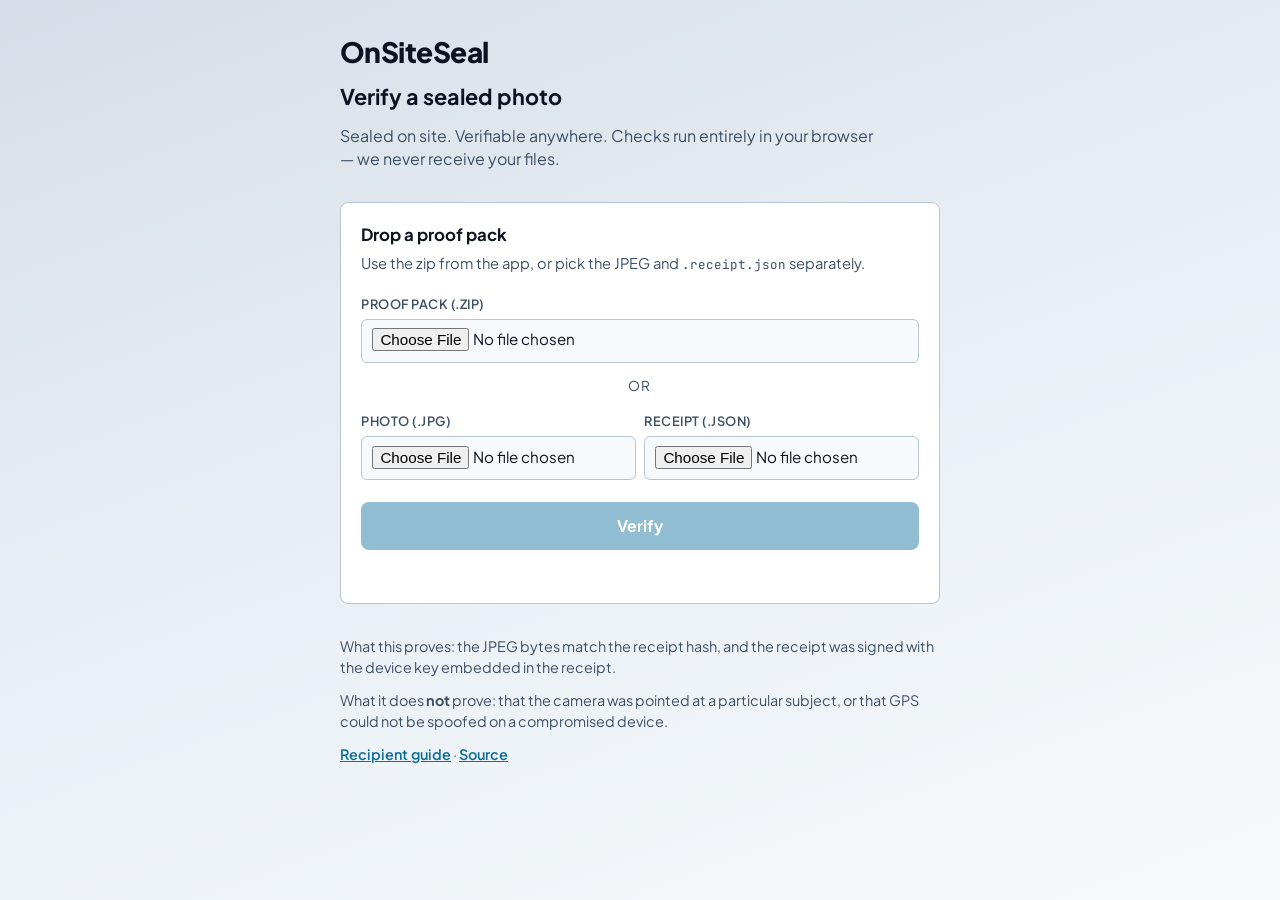
==== verify/index.html @ 2c5aa06e "Initial public verifier site" ====
<!DOCTYPE html>
<html lang="en">
  <head>
    <meta charset="utf-8" />
    <meta name="viewport" content="width=device-width, initial-scale=1" />
    <meta
      name="description"
      content="Verify an OnSiteSeal proof pack in your browser. Files stay on your device — nothing is uploaded."
    />
    <title>OnSiteSeal — Verify proof</title>
    <link rel="preconnect" href="https://fonts.googleapis.com" />
    <link rel="preconnect" href="https://fonts.gstatic.com" crossorigin />
    <link
      href="https://fonts.googleapis.com/css2?family=JetBrains+Mono:wght@400;500&family=Plus+Jakarta+Sans:wght@500;600;700;800&display=swap"
      rel="stylesheet"
    />
    <link rel="stylesheet" href="./verify.css" />
  </head>
  <body>
    <div class="atmosphere" aria-hidden="true"></div>
    <main class="shell">
      <header class="brand">
        <p class="brand-name">OnSiteSeal</p>
        <h1>Verify a sealed photo</h1>
        <p class="lede">
          Sealed on site. Verifiable anywhere. Checks run entirely in your browser —
          we never receive your files.
        </p>
      </header>

      <section class="panel" aria-labelledby="drop-heading">
        <h2 id="drop-heading">Drop a proof pack</h2>
        <p class="hint">
          Use the zip from the app, or pick the JPEG and <code>.receipt.json</code> separately.
        </p>

        <label class="file-field">
          <span class="file-label">Proof pack (.zip)</span>
          <input id="zipInput" type="file" accept=".zip,application/zip" />
        </label>

        <div class="or" role="separator">or</div>

        <div class="dual">
          <label class="file-field">
            <span class="file-label">Photo (.jpg)</span>
            <input id="jpegInput" type="file" accept="image/jpeg,.jpg,.jpeg" />
          </label>
          <label class="file-field">
            <span class="file-label">Receipt (.json)</span>
            <input id="receiptInput" type="file" accept="application/json,.json" />
          </label>
        </div>

        <button id="verifyBtn" type="button" class="cta" disabled>Verify</button>
        <p id="status" class="status" role="status" aria-live="polite"></p>
      </section>

      <section id="result" class="result" hidden aria-live="polite"></section>

      <footer class="foot">
        <p>
          What this proves: the JPEG bytes match the receipt hash, and the receipt was signed
          with the device key embedded in the receipt.
        </p>
        <p>
          What it does <strong>not</strong> prove: that the camera was pointed at a particular
          subject, or that GPS could not be spoofed on a compromised device.
        </p>
        <p>
          <a href="https://github.com/mhamzaib/onsiteseal/blob/master/docs/VERIFY.md"
            >Recipient guide</a
          >
          ·
          <a href="https://github.com/mhamzaib/onsiteseal">Source</a>
        </p>
      </footer>
    </main>
    <script type="module" src="./verify.js"></script>
  </body>
</html>
---- verify/verify.css ----
:root {
  --ink: #0b1220;
  --steel: #0b6e99;
  --steel-pressed: #085578;
  --bg-deep: #d5dee8;
  --bg: #e8eef4;
  --surface: #f7fafc;
  --raised: #ffffff;
  --secondary: #3d4f63;
  --border: #b8c5d4;
  --success: #1b7a45;
  --danger: #c0392b;
  --warning: #9a6700;
  --mono: "JetBrains Mono", ui-monospace, monospace;
  --sans: "Plus Jakarta Sans", system-ui, sans-serif;
}

* {
  box-sizing: border-box;
}

html,
body {
  margin: 0;
  min-height: 100%;
}

body {
  font-family: var(--sans);
  color: var(--ink);
  background: var(--bg);
  line-height: 1.45;
}

.atmosphere {
  position: fixed;
  inset: 0;
  background: linear-gradient(160deg, var(--bg-deep) 0%, var(--bg) 45%, var(--surface) 100%);
  z-index: -1;
}

.shell {
  max-width: 40rem;
  margin: 0 auto;
  padding: 2rem 1.25rem 3rem;
}

.brand-name {
  margin: 0 0 0.5rem;
  font-weight: 800;
  font-size: 1.75rem;
  letter-spacing: -0.02em;
  color: var(--ink);
}

h1 {
  margin: 0 0 0.75rem;
  font-size: 1.35rem;
  font-weight: 700;
}

.lede {
  margin: 0;
  color: var(--secondary);
  font-size: 1rem;
  max-width: 34rem;
}

.panel {
  margin-top: 2rem;
  padding: 1.25rem;
  background: var(--raised);
  border: 1px solid var(--border);
  border-radius: 8px;
}

.panel h2 {
  margin: 0 0 0.35rem;
  font-size: 1.05rem;
}

.hint {
  margin: 0 0 1.25rem;
  color: var(--secondary);
  font-size: 0.92rem;
}

.hint code {
  font-family: var(--mono);
  font-size: 0.85em;
}

.file-field {
  display: flex;
  flex-direction: column;
  gap: 0.35rem;
  margin-bottom: 0.85rem;
}

.file-label {
  font-size: 0.8rem;
  font-weight: 600;
  color: var(--secondary);
  text-transform: uppercase;
  letter-spacing: 0.04em;
}

input[type="file"] {
  width: 100%;
  min-height: 44px;
  padding: 0.55rem 0.65rem;
  border: 1px solid var(--border);
  border-radius: 6px;
  background: var(--surface);
  font-family: var(--sans);
  font-size: 0.95rem;
}

.dual {
  display: grid;
  gap: 0.5rem;
}

@media (min-width: 540px) {
  .dual {
    grid-template-columns: 1fr 1fr;
  }
}

.or {
  margin: 0.75rem 0 1rem;
  text-align: center;
  color: var(--secondary);
  font-size: 0.85rem;
  text-transform: uppercase;
  letter-spacing: 0.08em;
}

.cta {
  display: inline-flex;
  align-items: center;
  justify-content: center;
  min-height: 48px;
  width: 100%;
  margin-top: 0.5rem;
  padding: 0.75rem 1rem;
  border: 0;
  border-radius: 8px;
  background: var(--steel);
  color: #fff;
  font-family: var(--sans);
  font-size: 1rem;
  font-weight: 700;
  cursor: pointer;
}

.cta:hover:not(:disabled) {
  background: var(--steel-pressed);
}

.cta:disabled {
  opacity: 0.45;
  cursor: not-allowed;
}

.status {
  margin: 0.85rem 0 0;
  min-height: 1.25rem;
  font-family: var(--mono);
  font-size: 0.85rem;
  color: var(--secondary);
}

.result {
  margin-top: 1.25rem;
  padding: 1.25rem;
  border-radius: 8px;
  border: 1px solid var(--border);
  background: var(--raised);
}

.result.pass {
  border-color: var(--success);
  box-shadow: inset 4px 0 0 var(--success);
}

.result.fail {
  border-color: var(--danger);
  box-shadow: inset 4px 0 0 var(--danger);
}

.result h2 {
  margin: 0 0 0.75rem;
  font-size: 1.15rem;
}

.result dl {
  margin: 0;
  display: grid;
  gap: 0.65rem;
}

.result dt {
  font-size: 0.75rem;
  font-weight: 600;
  text-transform: uppercase;
  letter-spacing: 0.04em;
  color: var(--secondary);
}

.result dd {
  margin: 0.15rem 0 0;
  font-family: var(--mono);
  font-size: 0.82rem;
  word-break: break-all;
}

.checks {
  list-style: none;
  margin: 1rem 0 0;
  padding: 0;
  display: grid;
  gap: 0.4rem;
}

.checks li {
  font-family: var(--mono);
  font-size: 0.85rem;
}

.checks .ok {
  color: var(--success);
}

.checks .bad {
  color: var(--danger);
}

.preview {
  margin-top: 1rem;
  max-width: 100%;
  border: 1px solid var(--border);
  border-radius: 6px;
  background: var(--surface);
}

.foot {
  margin-top: 2rem;
  color: var(--secondary);
  font-size: 0.9rem;
}

.foot a {
  color: var(--steel);
  font-weight: 600;
}

.foot p {
  margin: 0 0 0.75rem;
}

@media (prefers-reduced-motion: reduce) {
  * {
    transition: none !important;
  }
}
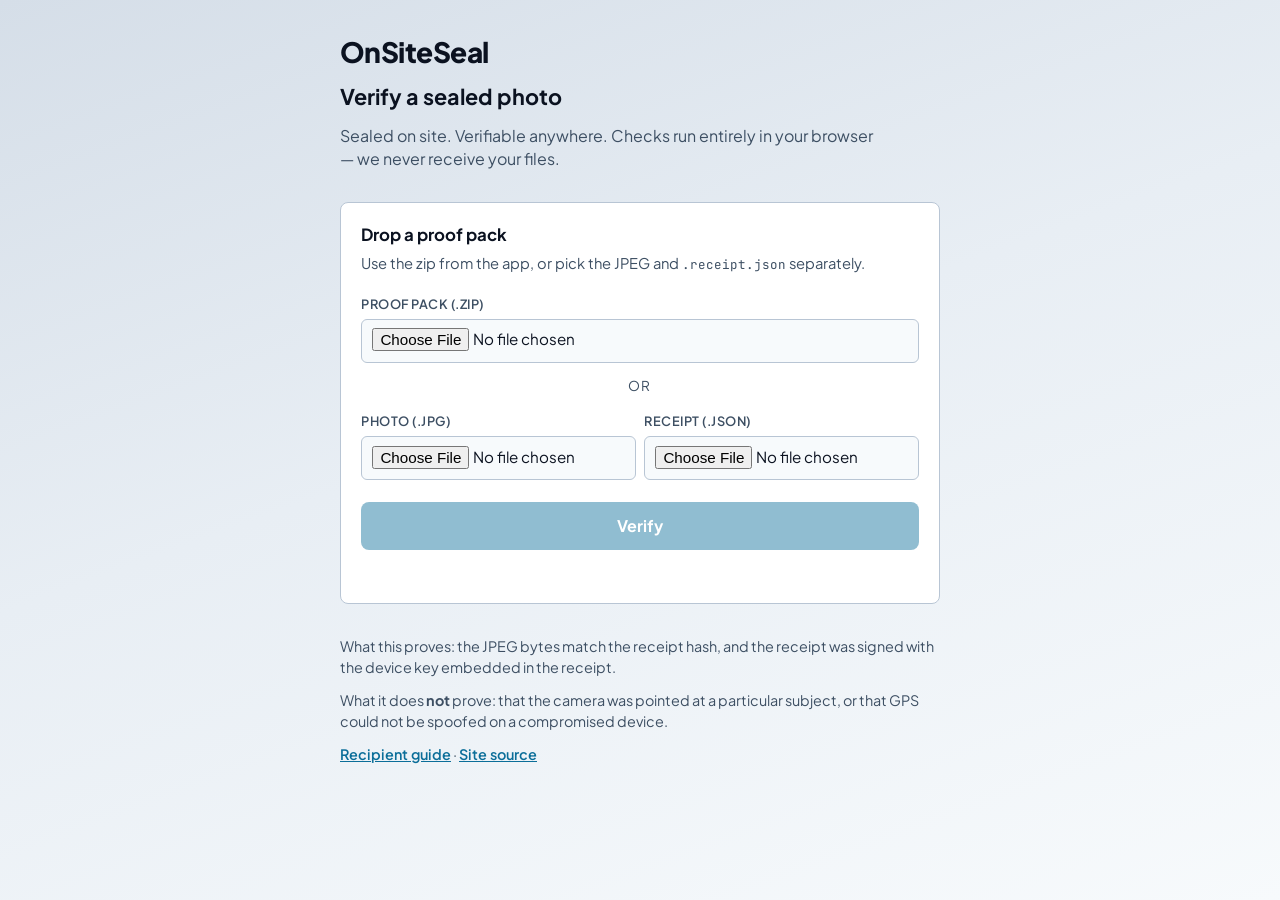
==== commit 846fd645: "Sync verifier from onsiteseal@52bb108f4a19bb5bfced7f480565f171de6ac948" ====
--- a/verify/index.html
+++ b/verify/index.html
@@ -68,11 +68,9 @@
           subject, or that GPS could not be spoofed on a compromised device.
         </p>
         <p>
-          <a href="https://github.com/mhamzaib/onsiteseal/blob/master/docs/VERIFY.md"
-            >Recipient guide</a
-          >
+          <a href="../VERIFY.md">Recipient guide</a>
           ·
-          <a href="https://github.com/mhamzaib/onsiteseal">Source</a>
+          <a href="https://github.com/mhamzaib/onsiteseal-verify">Site source</a>
         </p>
       </footer>
     </main>
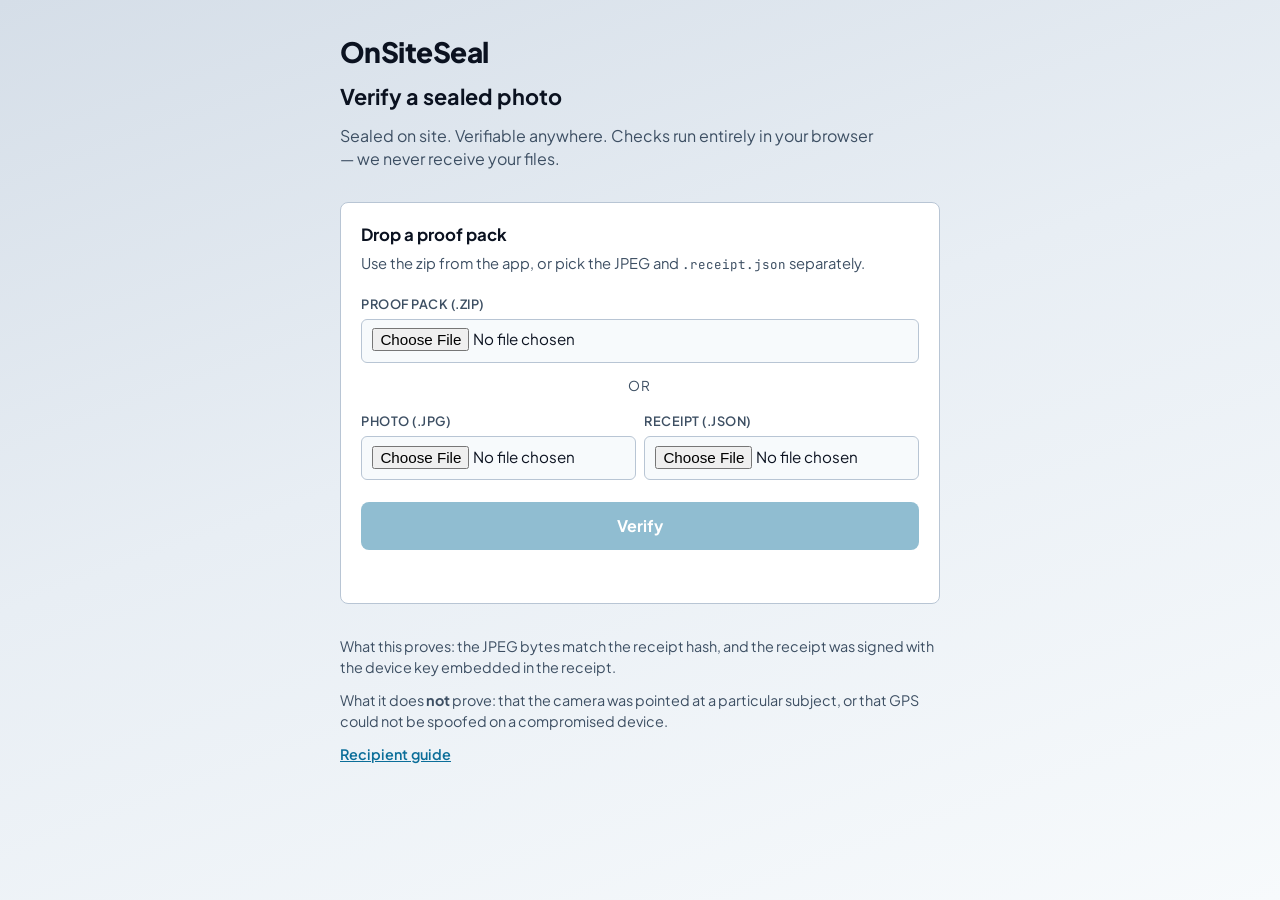
==== commit 15a95344: "Publish static verifier site" ====
--- a/verify/index.html
+++ b/verify/index.html
@@ -69,8 +69,6 @@
         </p>
         <p>
           <a href="../VERIFY.md">Recipient guide</a>
-          ·
-          <a href="https://github.com/mhamzaib/onsiteseal-verify">Site source</a>
         </p>
       </footer>
     </main>
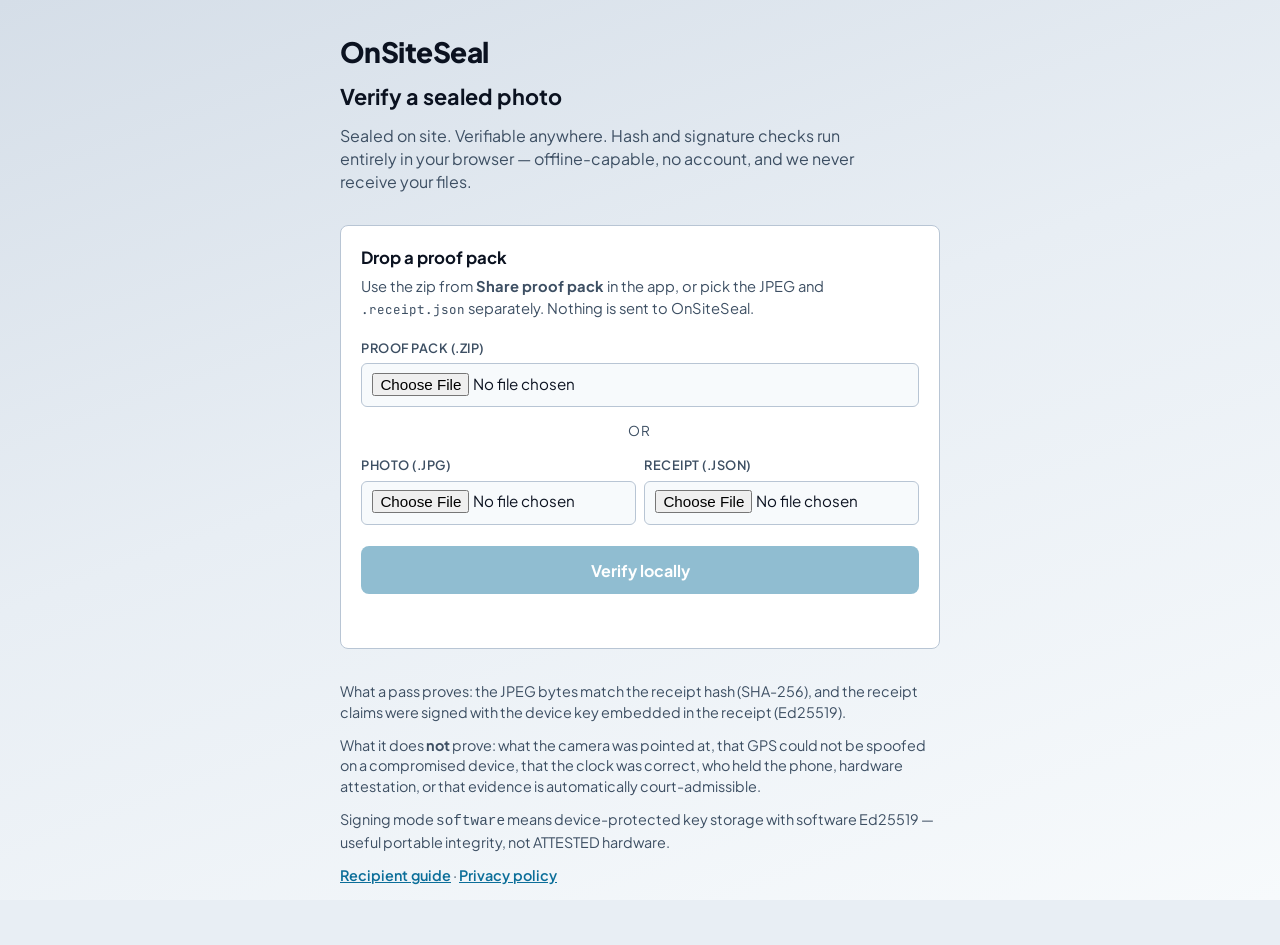
==== commit 9301e5d2: "Publish static verifier site" ====
--- a/verify/index.html
+++ b/verify/index.html
@@ -5,7 +5,7 @@
     <meta name="viewport" content="width=device-width, initial-scale=1" />
     <meta
       name="description"
-      content="Verify an OnSiteSeal proof pack in your browser. Files stay on your device — nothing is uploaded."
+      content="Verify an OnSiteSeal proof pack offline in your browser. Files stay on your device — nothing is uploaded to OnSiteSeal."
     />
     <title>OnSiteSeal — Verify proof</title>
     <link rel="preconnect" href="https://fonts.googleapis.com" />
@@ -23,15 +23,16 @@
         <p class="brand-name">OnSiteSeal</p>
         <h1>Verify a sealed photo</h1>
         <p class="lede">
-          Sealed on site. Verifiable anywhere. Checks run entirely in your browser —
-          we never receive your files.
+          Sealed on site. Verifiable anywhere. Hash and signature checks run entirely in your
+          browser — offline-capable, no account, and we never receive your files.
         </p>
       </header>
 
       <section class="panel" aria-labelledby="drop-heading">
         <h2 id="drop-heading">Drop a proof pack</h2>
         <p class="hint">
-          Use the zip from the app, or pick the JPEG and <code>.receipt.json</code> separately.
+          Use the zip from <strong>Share proof pack</strong> in the app, or pick the JPEG and
+          <code>.receipt.json</code> separately. Nothing is sent to OnSiteSeal.
         </p>
 
         <label class="file-field">
@@ -52,7 +53,7 @@
           </label>
         </div>
 
-        <button id="verifyBtn" type="button" class="cta" disabled>Verify</button>
+        <button id="verifyBtn" type="button" class="cta" disabled>Verify locally</button>
         <p id="status" class="status" role="status" aria-live="polite"></p>
       </section>
 
@@ -60,15 +61,22 @@
 
       <footer class="foot">
         <p>
-          What this proves: the JPEG bytes match the receipt hash, and the receipt was signed
-          with the device key embedded in the receipt.
+          What a pass proves: the JPEG bytes match the receipt hash (SHA-256), and the receipt
+          claims were signed with the device key embedded in the receipt (Ed25519).
         </p>
         <p>
-          What it does <strong>not</strong> prove: that the camera was pointed at a particular
-          subject, or that GPS could not be spoofed on a compromised device.
+          What it does <strong>not</strong> prove: what the camera was pointed at, that GPS could
+          not be spoofed on a compromised device, that the clock was correct, who held the phone,
+          hardware attestation, or that evidence is automatically court-admissible.
+        </p>
+        <p>
+          Signing mode <code>software</code> means device-protected key storage with software
+          Ed25519 — useful portable integrity, not ATTESTED hardware.
         </p>
         <p>
           <a href="../VERIFY.md">Recipient guide</a>
+          ·
+          <a href="../privacy/">Privacy policy</a>
         </p>
       </footer>
     </main>
--- a/verify/verify.css
+++ b/verify/verify.css
@@ -194,6 +194,18 @@
   font-size: 1.15rem;
 }
 
+.result-lede {
+  margin: 0 0 0.75rem;
+  color: var(--secondary);
+  font-size: 0.95rem;
+}
+
+.result-note {
+  margin: 1rem 0 0;
+  color: var(--secondary);
+  font-size: 0.85rem;
+}
+
 .result dl {
   margin: 0;
   display: grid;
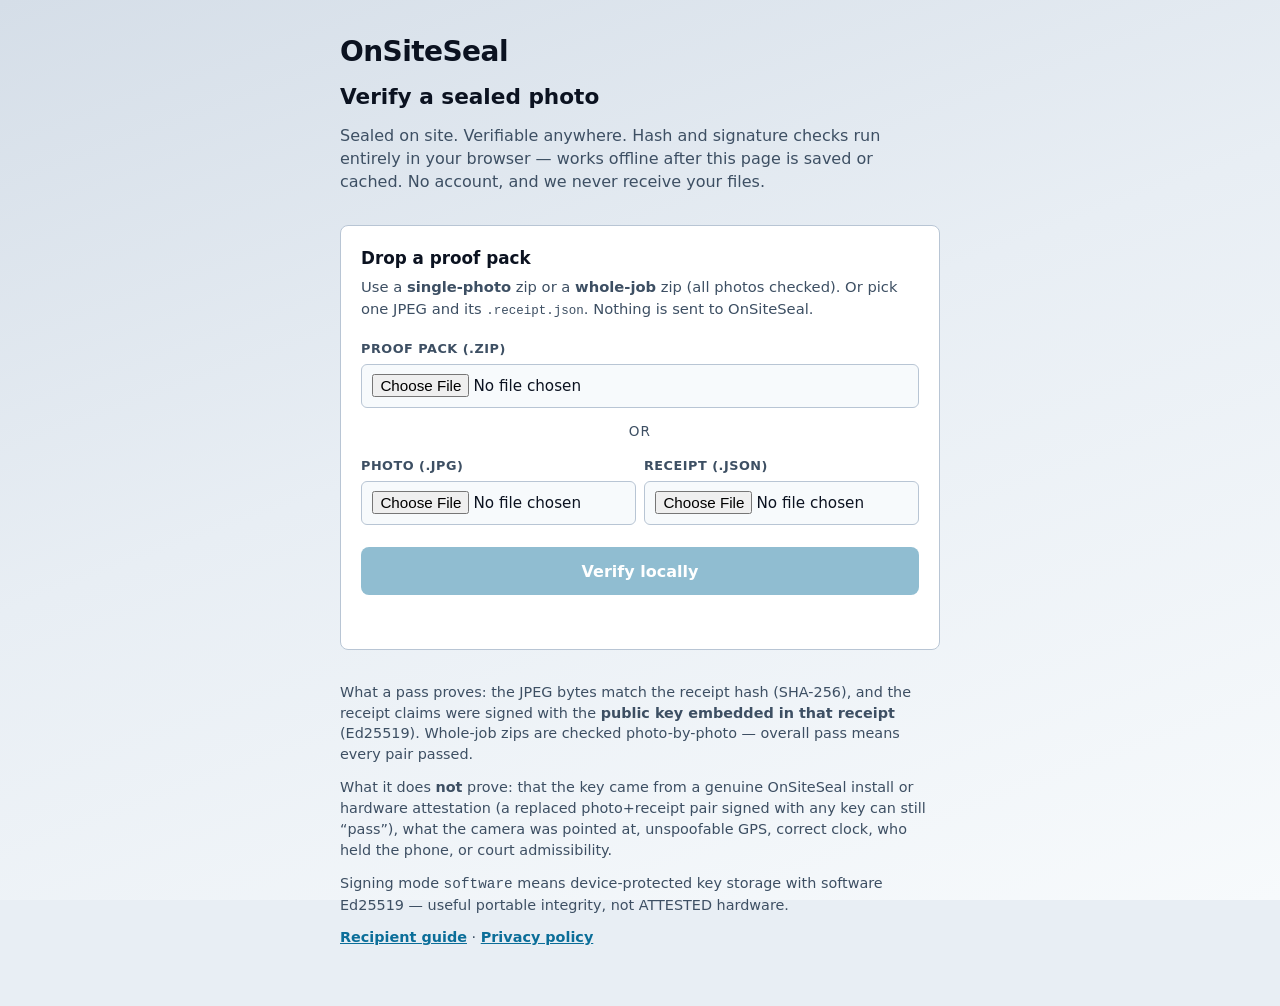
==== commit 27881f30: "Publish static verifier site" ====
--- a/verify/index.html
+++ b/verify/index.html
@@ -8,12 +8,7 @@
       content="Verify an OnSiteSeal proof pack offline in your browser. Files stay on your device — nothing is uploaded to OnSiteSeal."
     />
     <title>OnSiteSeal — Verify proof</title>
-    <link rel="preconnect" href="https://fonts.googleapis.com" />
-    <link rel="preconnect" href="https://fonts.gstatic.com" crossorigin />
-    <link
-      href="https://fonts.googleapis.com/css2?family=JetBrains+Mono:wght@400;500&family=Plus+Jakarta+Sans:wght@500;600;700;800&display=swap"
-      rel="stylesheet"
-    />
+    <!-- System fonts only — no CDN so a cached/offline page still verifies. -->
     <link rel="stylesheet" href="./verify.css" />
   </head>
   <body>
@@ -24,15 +19,17 @@
         <h1>Verify a sealed photo</h1>
         <p class="lede">
           Sealed on site. Verifiable anywhere. Hash and signature checks run entirely in your
-          browser — offline-capable, no account, and we never receive your files.
+          browser — works offline after this page is saved or cached. No account, and we never
+          receive your files.
         </p>
       </header>
 
       <section class="panel" aria-labelledby="drop-heading">
         <h2 id="drop-heading">Drop a proof pack</h2>
         <p class="hint">
-          Use the zip from <strong>Share proof pack</strong> in the app, or pick the JPEG and
-          <code>.receipt.json</code> separately. Nothing is sent to OnSiteSeal.
+          Use a <strong>single-photo</strong> zip or a <strong>whole-job</strong> zip (all photos
+          checked). Or pick one JPEG and its <code>.receipt.json</code>. Nothing is sent to
+          OnSiteSeal.
         </p>
 
         <label class="file-field">
@@ -62,12 +59,15 @@
       <footer class="foot">
         <p>
           What a pass proves: the JPEG bytes match the receipt hash (SHA-256), and the receipt
-          claims were signed with the device key embedded in the receipt (Ed25519).
+          claims were signed with the <strong>public key embedded in that receipt</strong>
+          (Ed25519). Whole-job zips are checked photo-by-photo — overall pass means every pair
+          passed.
         </p>
         <p>
-          What it does <strong>not</strong> prove: what the camera was pointed at, that GPS could
-          not be spoofed on a compromised device, that the clock was correct, who held the phone,
-          hardware attestation, or that evidence is automatically court-admissible.
+          What it does <strong>not</strong> prove: that the key came from a genuine OnSiteSeal
+          install or hardware attestation (a replaced photo+receipt pair signed with any key can
+          still “pass”), what the camera was pointed at, unspoofable GPS, correct clock, who held
+          the phone, or court admissibility.
         </p>
         <p>
           Signing mode <code>software</code> means device-protected key storage with software
@@ -80,6 +80,7 @@
         </p>
       </footer>
     </main>
-    <script type="module" src="./verify.js"></script>
+    <!-- Self-contained bundle (no esm.sh). Rebuild: npm run build:verifier -->
+    <script type="module" src="./verify.bundle.js"></script>
   </body>
 </html>
--- a/verify/verify.css
+++ b/verify/verify.css
@@ -11,8 +11,8 @@
   --success: #1b7a45;
   --danger: #c0392b;
   --warning: #9a6700;
-  --mono: "JetBrains Mono", ui-monospace, monospace;
-  --sans: "Plus Jakarta Sans", system-ui, sans-serif;
+  --mono: ui-monospace, "Cascadia Mono", "SF Mono", Menlo, Consolas, monospace;
+  --sans: system-ui, "Segoe UI", Roboto, "Helvetica Neue", Arial, sans-serif;
 }
 
 * {
@@ -256,6 +256,32 @@
   background: var(--surface);
 }
 
+.pair-list {
+  display: grid;
+  gap: 1.25rem;
+  margin-top: 1.25rem;
+}
+
+.pair {
+  padding: 1rem;
+  border: 1px solid var(--border);
+  border-radius: 8px;
+  background: var(--raised);
+}
+
+.pair-ok {
+  border-color: color-mix(in srgb, var(--success) 45%, var(--border));
+}
+
+.pair-bad {
+  border-color: color-mix(in srgb, var(--danger) 45%, var(--border));
+}
+
+.pair h3 {
+  margin: 0 0 0.75rem;
+  font-size: 1rem;
+}
+
 .foot {
   margin-top: 2rem;
   color: var(--secondary);
